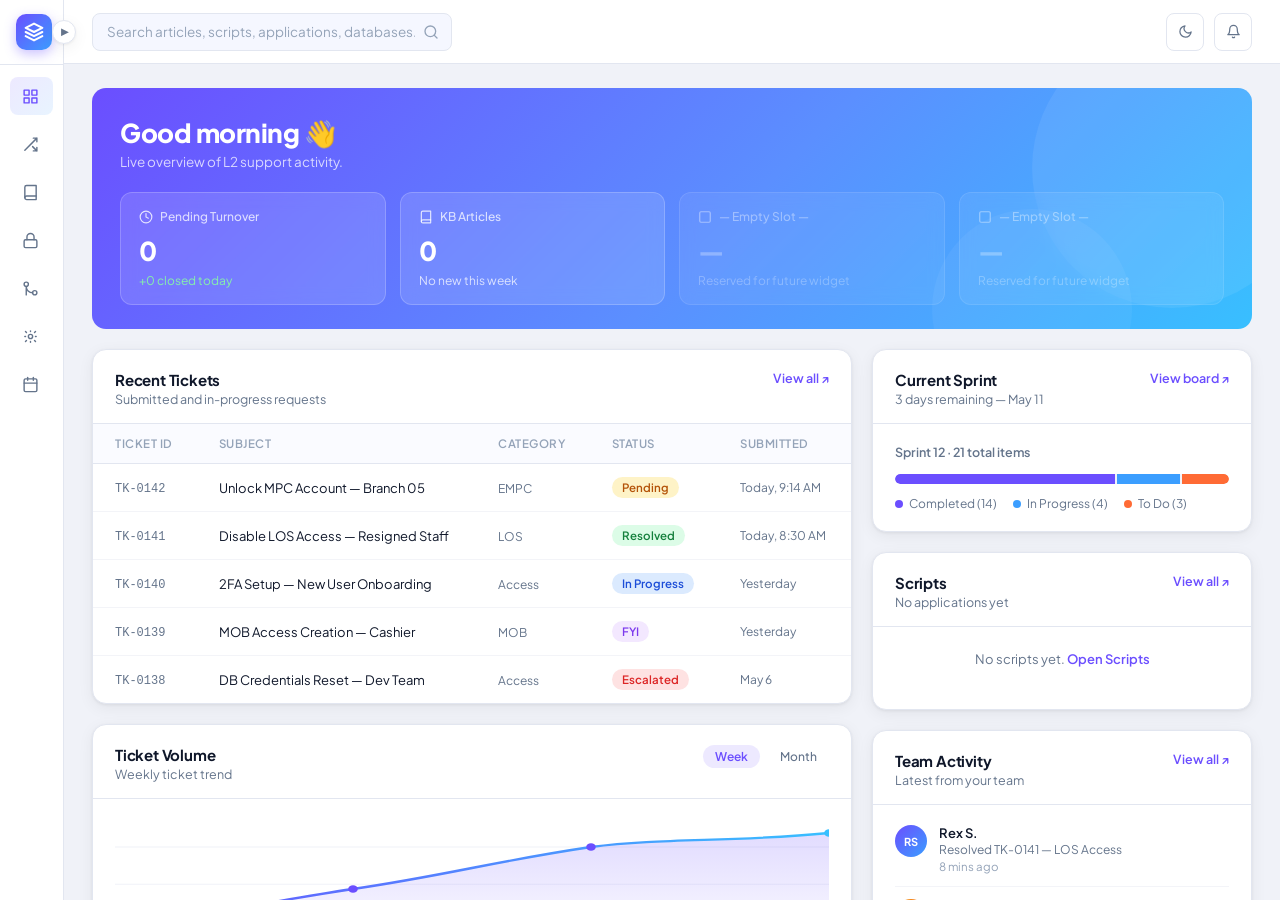
==== index.html @ 0bb6df48 "Add files via upload" ====
<!DOCTYPE html>
<html lang="en">
<head>
<meta charset="UTF-8">
<meta name="viewport" content="width=device-width, initial-scale=1.0">
<title>Level 2 Support — Monitoring</title>
<link href="https://fonts.googleapis.com/css2?family=Plus+Jakarta+Sans:wght@300;400;500;600;700;800&display=swap" rel="stylesheet">
<link rel="stylesheet" href="styles.css">
</head>
<body>

<aside class="sidebar" id="sidebar">
  <div class="sidebar-logo" onclick="toggleSidebar()">
    <div class="logo-icon">
      <svg width="20" height="20" viewBox="0 0 24 24" fill="none" stroke="white" stroke-width="2.5" stroke-linecap="round" stroke-linejoin="round"><path d="M12 2L2 7l10 5 10-5-10-5z"/><path d="M2 17l10 5 10-5"/><path d="M2 12l10 5 10-5"/></svg>
    </div>
    <div>
      <div class="logo-text">Level 2 Support</div>
    </div>
  </div>

  <div class="nav-section">
    <div class="nav-item active" data-tip="Dashboard" onclick="setActive(this);showPage('dashboard')">
      <div class="nav-icon"><svg width="17" height="17" viewBox="0 0 24 24" fill="none" stroke="currentColor" stroke-width="2" stroke-linecap="round" stroke-linejoin="round"><rect x="3" y="3" width="7" height="7"/><rect x="14" y="3" width="7" height="7"/><rect x="3" y="14" width="7" height="7"/><rect x="14" y="14" width="7" height="7"/></svg></div>
      <span class="nav-label">Dashboard</span>
    </div>
  </div>

  <div class="nav-section" style="padding-top:4px">
    <div class="nav-item" data-tip="Turnover" onclick="toggleSub(this,'sub-turnover');setActive(this)">
      <div class="nav-icon"><svg width="17" height="17" viewBox="0 0 24 24" fill="none" stroke="currentColor" stroke-width="2" stroke-linecap="round" stroke-linejoin="round"><path d="M16 3h5v5M4 20L21 3M21 16v5h-5M15 15l6 6"/></svg></div>
      <span class="nav-label">Turnover</span>
    </div>
    <div class="sub-menu" id="sub-turnover">
      <div class="sub-item" onclick="setSubActive(this);navigateToTurnoverPending()">
        <span class="sub-item-dot"></span><span class="nav-label">Pending</span>
      </div>
      <div class="sub-item" onclick="setSubActive(this);navigateToTurnoverResolved()">
        <span class="sub-item-dot"></span><span class="nav-label">Closed</span>
      </div>
    </div>
  </div>

  <div class="nav-section" style="padding-top:4px">
    <div class="nav-item" data-tip="Knowledge Hub" onclick="toggleSub(this,'sub-kb');setActive(this)">
      <div class="nav-icon"><svg width="17" height="17" viewBox="0 0 24 24" fill="none" stroke="currentColor" stroke-width="2" stroke-linecap="round" stroke-linejoin="round"><path d="M4 19.5A2.5 2.5 0 016.5 17H20"/><path d="M6.5 2H20v20H6.5A2.5 2.5 0 014 19.5v-15A2.5 2.5 0 016.5 2z"/></svg></div>
      <span class="nav-label">Knowledge Hub</span>
    </div>
    <div class="sub-menu" id="sub-kb">
      <div class="sub-item" onclick="setSubActive(this);showPage('script')">
        <span class="sub-item-dot"></span><span class="nav-label">Script</span>
      </div>
      <div class="sub-item" onclick="setSubActive(this);showPage('kb')">
        <span class="sub-item-dot"></span><span class="nav-label">Knowledge Base</span>
      </div>
    </div>
  </div>

  <div class="nav-section" style="padding-top:4px">
    <div class="nav-item" data-tip="Access Credentials" onclick="toggleSub(this,'sub-access');setActive(this)">
      <div class="nav-icon"><svg width="17" height="17" viewBox="0 0 24 24" fill="none" stroke="currentColor" stroke-width="2" stroke-linecap="round" stroke-linejoin="round"><rect x="3" y="11" width="18" height="11" rx="2"/><path d="M7 11V7a5 5 0 0110 0v4"/></svg></div>
      <span class="nav-label">Access Credentials</span>
    </div>
    <div class="sub-menu" id="sub-access">
      <div class="sub-item" onclick="setSubActive(this);showPage('2fa')">
        <span class="sub-item-dot"></span><span class="nav-label">Two Factor Authentication</span>
      </div>
      <div class="sub-item" onclick="setSubActive(this);showPage('dbcreds')">
        <span class="sub-item-dot"></span><span class="nav-label">Database Credentials</span>
      </div>
    </div>
  </div>

  <div class="nav-section" style="padding-top:4px">
    <div class="nav-item" data-tip="Deployment" onclick="toggleSub(this,'sub-merge');setActive(this);navigateToSimplePage('deployment-jenkins')">
      <div class="nav-icon"><svg width="17" height="17" viewBox="0 0 24 24" fill="none" stroke="currentColor" stroke-width="2" stroke-linecap="round" stroke-linejoin="round"><circle cx="18" cy="18" r="3"/><circle cx="6" cy="6" r="3"/><path d="M6 21V9a9 9 0 009 9"/></svg></div>
      <span class="nav-label">Deployment</span>
    </div>
    <div class="sub-menu" id="sub-merge">
      <div class="sub-item" onclick="setSubActive(this);navigateToSimplePage('deployment-jenkins')">
        <span class="sub-item-dot"></span><span class="nav-label">Jenkins</span>
      </div>
      <div class="sub-item" onclick="setSubActive(this);navigateToSimplePage('deployment-gitlab')">
        <span class="sub-item-dot"></span><span class="nav-label">GitLab</span>
      </div>
    </div>
  </div>

  <div class="nav-section" style="padding-top:4px">
    <div class="nav-item" data-tip="System Applications" onclick="setActive(this);showToast('⚙️ System Applications')">
      <div class="nav-icon"><svg width="17" height="17" viewBox="0 0 24 24" fill="none" stroke="currentColor" stroke-width="2" stroke-linecap="round" stroke-linejoin="round"><circle cx="12" cy="12" r="3"/><path d="M19.07 4.93l-1.41 1.41M4.93 4.93l1.41 1.41M20 12h-1M5 12H4M19.07 19.07l-1.41-1.41M4.93 19.07l1.41-1.41M12 20v-1M12 5V4"/></svg></div>
      <span class="nav-label">System Applications</span>
    </div>
  </div>

  <div class="nav-section" style="padding-top:4px">
    <div class="nav-item" data-tip="Schedule" onclick="setActive(this);showPage('schedule')">
      <div class="nav-icon"><svg width="17" height="17" viewBox="0 0 24 24" fill="none" stroke="currentColor" stroke-width="2" stroke-linecap="round" stroke-linejoin="round"><rect x="3" y="4" width="18" height="18" rx="2"/><line x1="16" y1="2" x2="16" y2="6"/><line x1="8" y1="2" x2="8" y2="6"/><line x1="3" y1="10" x2="21" y2="10"/></svg></div>
      <span class="nav-label">Schedule</span>
    </div>
  </div>

</aside>

<div class="collapse-btn" id="collapseBtn" onclick="toggleSidebar()">▶</div>

<div class="main" id="mainContent">

  <header class="topbar">
    <div class="search-wrap" style="position:relative;flex:1;max-width:360px">
      <div class="search-bar">
        <input id="globalSearchInput" type="text" placeholder="Search articles, scripts, applications, databases..." oninput="onGlobalSearchInput(this.value)" onfocus="onGlobalSearchFocus()" onkeydown="onGlobalSearchKeydown(event)" style="padding-left:2px">
        <svg width="16" height="16" viewBox="0 0 24 24" fill="none" stroke="currentColor" stroke-width="2" stroke-linecap="round" stroke-linejoin="round" style="color:var(--faint);flex-shrink:0;cursor:pointer" onclick="document.getElementById('globalSearchInput').focus()"><circle cx="11" cy="11" r="8"/><line x1="21" y1="21" x2="16.65" y2="16.65"/></svg>
      </div>
      <div id="globalSearchDropdown" class="search-dropdown" style="display:none"></div>
    </div>
    <div class="topbar-actions">
      <div class="icon-action" id="themeBtn" title="Toggle theme" onclick="toggleTheme()">
        <svg id="themeIcon" width="15" height="15" viewBox="0 0 24 24" fill="none" stroke="currentColor" stroke-width="2" stroke-linecap="round" stroke-linejoin="round"><path d="M21 12.79A9 9 0 1111.21 3 7 7 0 0021 12.79z"/></svg>
      </div>
      <div class="notif-wrap">
        <div class="icon-action" id="notifBtn" title="Notifications" onclick="toggleNotif()">
          <svg width="15" height="15" viewBox="0 0 24 24" fill="none" stroke="currentColor" stroke-width="2" stroke-linecap="round" stroke-linejoin="round"><path d="M18 8A6 6 0 006 8c0 7-3 9-3 9h18s-3-2-3-9"/><path d="M13.73 21a2 2 0 01-3.46 0"/></svg>
        </div>
        <div class="notif-panel" id="notifPanel">
          <div class="notif-panel-head">
            <div>
              <div class="notif-panel-title">Notifications</div>
              <div class="notif-panel-sub">No integrations connected</div>
            </div>
          </div>
          <div class="notif-list">
            <div class="notif-loading">
              <span style="font-size:32px">🔕</span>
              <span>No notifications yet</span>
              <span style="font-size:11.5px;color:var(--faint);text-align:center;line-height:1.5">Notification source can be wired up later.</span>
            </div>
          </div>
        </div>
      </div>
      <div class="notif-overlay" id="notifOverlay" onclick="closeNotif()"></div>
    </div>
  </header>

  <div class="page-body" id="page-dashboard">
    <div class="hero">
      <div class="hero-greeting" id="greetingText">Good morning 👋</div>
      <div class="hero-sub">Live overview of L2 support activity.</div>
      <div class="hero-cards">
        <div class="hero-card" style="cursor:pointer" onclick="navigateToTurnoverPending()">
          <div class="hero-card-top"><svg class="hero-card-icon" width="14" height="14" viewBox="0 0 24 24" fill="none" stroke="currentColor" stroke-width="2" stroke-linecap="round" stroke-linejoin="round"><circle cx="12" cy="12" r="10"/><polyline points="12 6 12 12 16 14"/></svg><span class="hero-card-label">Pending Turnover</span></div>
          <div class="hero-card-value" id="heroPendingTotal">0</div>
          <div class="hero-card-change up" id="heroPendingResolved">+0 resolved today</div>
        </div>
        <div class="hero-card" style="cursor:pointer" onclick="navigateToKbHub()">
          <div class="hero-card-top"><svg class="hero-card-icon" width="14" height="14" viewBox="0 0 24 24" fill="none" stroke="currentColor" stroke-width="2" stroke-linecap="round" stroke-linejoin="round"><path d="M4 19.5A2.5 2.5 0 016.5 17H20"/><path d="M6.5 2H20v20H6.5A2.5 2.5 0 014 19.5v-15A2.5 2.5 0 016.5 2z"/></svg><span class="hero-card-label">KB Articles</span></div>
          <div class="hero-card-value" id="heroKhTotal">0</div>
          <div class="hero-card-change up" id="heroKhWeekly" onclick="event.stopPropagation();openWeeklyModal()" style="cursor:pointer">▲ +0 this week ↗</div>
        </div>
        <div class="hero-card" style="opacity:.55">
          <div class="hero-card-top"><svg class="hero-card-icon" width="14" height="14" viewBox="0 0 24 24" fill="none" stroke="currentColor" stroke-width="2" stroke-linecap="round" stroke-linejoin="round"><rect x="3" y="3" width="18" height="18" rx="2"/></svg><span class="hero-card-label">— Empty Slot —</span></div>
          <div class="hero-card-value" style="color:rgba(255,255,255,.55)">—</div>
          <div class="hero-card-change" style="color:rgba(255,255,255,.55)">Reserved for future widget</div>
        </div>
        <div class="hero-card" style="opacity:.55">
          <div class="hero-card-top"><svg class="hero-card-icon" width="14" height="14" viewBox="0 0 24 24" fill="none" stroke="currentColor" stroke-width="2" stroke-linecap="round" stroke-linejoin="round"><rect x="3" y="3" width="18" height="18" rx="2"/></svg><span class="hero-card-label">— Empty Slot —</span></div>
          <div class="hero-card-value" style="color:rgba(255,255,255,.55)">—</div>
          <div class="hero-card-change" style="color:rgba(255,255,255,.55)">Reserved for future widget</div>
        </div>
      </div>
    </div>

    <div class="content-grid">
      <div style="display:flex;flex-direction:column;gap:20px">
        <div class="card">
          <div class="card-header">
            <div><div class="card-title">Recent Tickets</div><div class="card-sub">Submitted and in-progress requests</div></div>
            <div class="card-action" onclick="showToast('📋 Full ticket list')">View all ↗</div>
          </div>
          <table class="ticket-table">
            <thead><tr><th>Ticket ID</th><th>Subject</th><th>Category</th><th>Status</th><th>Submitted</th></tr></thead>
            <tbody>
              <tr onclick="showToast('🎫 Opening TK-0142')"><td><span class="ticket-id">TK-0142</span></td><td>Unlock MPC Account — Branch 05</td><td><span class="ticket-cat">EMPC</span></td><td><span class="ticket-badge badge-pending">Pending</span></td><td style="color:var(--muted);font-size:12px">Today, 9:14 AM</td></tr>
              <tr onclick="showToast('🎫 Opening TK-0141')"><td><span class="ticket-id">TK-0141</span></td><td>Disable LOS Access — Resigned Staff</td><td><span class="ticket-cat">LOS</span></td><td><span class="ticket-badge badge-done">Resolved</span></td><td style="color:var(--muted);font-size:12px">Today, 8:30 AM</td></tr>
              <tr onclick="showToast('🎫 Opening TK-0140')"><td><span class="ticket-id">TK-0140</span></td><td>2FA Setup — New User Onboarding</td><td><span class="ticket-cat">Access</span></td><td><span class="ticket-badge badge-open">In Progress</span></td><td style="color:var(--muted);font-size:12px">Yesterday</td></tr>
              <tr onclick="showToast('🎫 Opening TK-0139')"><td><span class="ticket-id">TK-0139</span></td><td>MOB Access Creation — Cashier</td><td><span class="ticket-cat">MOB</span></td><td><span class="ticket-badge badge-fyi">FYI</span></td><td style="color:var(--muted);font-size:12px">Yesterday</td></tr>
              <tr onclick="showToast('🎫 Opening TK-0138')"><td><span class="ticket-id">TK-0138</span></td><td>DB Credentials Reset — Dev Team</td><td><span class="ticket-cat">Access</span></td><td><span class="ticket-badge badge-escalated">Escalated</span></td><td style="color:var(--muted);font-size:12px">May 6</td></tr>
            </tbody>
          </table>
        </div>

        <div class="card">
          <div class="card-header">
            <div><div class="card-title">Ticket Volume</div><div class="card-sub">Weekly ticket trend</div></div>
            <div style="display:flex;gap:8px">
              <span style="font-size:12px;font-weight:600;background:#EDE9FF;color:var(--purple);padding:4px 12px;border-radius:20px;cursor:pointer">Week</span>
              <span style="font-size:12px;font-weight:500;color:var(--muted);padding:4px 12px;border-radius:20px;cursor:pointer" onclick="showToast('Monthly view')">Month</span>
            </div>
          </div>
          <div class="chart-wrap">
            <svg class="chart-svg" viewBox="0 0 600 150" preserveAspectRatio="none">
              <defs>
                <linearGradient id="areaGrad" x1="0" y1="0" x2="0" y2="1"><stop offset="0%" stop-color="#6B4EFF" stop-opacity=".2"/><stop offset="100%" stop-color="#6B4EFF" stop-opacity="0"/></linearGradient>
                <linearGradient id="lineGrad" x1="0" y1="0" x2="1" y2="0"><stop offset="0%" stop-color="#6B4EFF"/><stop offset="100%" stop-color="#38BFFF"/></linearGradient>
              </defs>
              <line x1="0" y1="30" x2="600" y2="30" stroke="#F0F2F8" stroke-width="1"/>
              <line x1="0" y1="70" x2="600" y2="70" stroke="#F0F2F8" stroke-width="1"/>
              <line x1="0" y1="110" x2="600" y2="110" stroke="#F0F2F8" stroke-width="1"/>
              <path d="M0,110 C80,105 120,90 200,75 C280,60 320,45 400,30 C460,20 520,25 600,15 L600,150 L0,150 Z" fill="url(#areaGrad)"/>
              <path d="M0,110 C80,105 120,90 200,75 C280,60 320,45 400,30 C460,20 520,25 600,15" fill="none" stroke="url(#lineGrad)" stroke-width="2.5" stroke-linecap="round"/>
              <circle cx="0" cy="110" r="4" fill="#6B4EFF"/><circle cx="200" cy="75" r="4" fill="#6B4EFF"/><circle cx="400" cy="30" r="4" fill="#6B4EFF"/><circle cx="600" cy="15" r="4" fill="#38BFFF"/>
              <text x="0" y="135" font-size="10" fill="#94A3B8" font-family="Plus Jakarta Sans,sans-serif">Mon</text>
              <text x="80" y="135" font-size="10" fill="#94A3B8" font-family="Plus Jakarta Sans,sans-serif">Tue</text>
              <text x="170" y="135" font-size="10" fill="#94A3B8" font-family="Plus Jakarta Sans,sans-serif">Wed</text>
              <text x="260" y="135" font-size="10" fill="#94A3B8" font-family="Plus Jakarta Sans,sans-serif">Thu</text>
              <text x="355" y="135" font-size="10" fill="#94A3B8" font-family="Plus Jakarta Sans,sans-serif">Fri</text>
              <text x="450" y="135" font-size="10" fill="#94A3B8" font-family="Plus Jakarta Sans,sans-serif">Sat</text>
              <text x="545" y="135" font-size="10" fill="#94A3B8" font-family="Plus Jakarta Sans,sans-serif">Sun</text>
            </svg>
          </div>
        </div>
      </div>

      <div style="display:flex;flex-direction:column;gap:20px">
        <div class="card" id="sprintCard">
          <div class="card-header">
            <div><div class="card-title">Current Sprint</div><div class="card-sub">3 days remaining — May 11</div></div>
            <div class="card-action" id="sprintAction" onclick="toggleDashboardCard('sprint')">View board ↗</div>
          </div>
          <div id="sprintBody"></div>
        </div>

        <div class="card" id="dashboardKbCard">
          <div class="card-header">
            <div><div class="card-title">Scripts</div><div class="card-sub" id="dashboardKbSub">Recent applications</div></div>
            <div class="card-action" id="dashboardKbAction" onclick="navigateToScriptHub()">View all ↗</div>
          </div>
          <div class="kb-list" id="dashboardKbList"></div>
        </div>

        <div class="card" id="teamActivityCard">
          <div class="card-header">
            <div><div class="card-title">Team Activity</div><div class="card-sub">Latest from your team</div></div>
            <div class="card-action" id="teamAction" onclick="toggleDashboardCard('team')">View all ↗</div>
          </div>
          <div class="activity-list" id="teamActivityList"></div>
        </div>
      </div>
    </div>
  </div>

  <div class="page-body" id="page-schedule" style="display:none">
    <div style="font-size:22px;font-weight:800;color:var(--text);letter-spacing:-.5px;margin-bottom:4px">Schedule</div>
    <div style="font-size:13px;color:var(--muted);margin-bottom:16px">Your IT support calendar for this week</div>
    <div class="card" style="max-width:700px">
      <div class="card-header">
        <div><div class="card-title">Week of May 5–11, 2025</div><div class="card-sub">4 events scheduled</div></div>
        <div class="card-action" onclick="showToast('➕ Add event')">+ Add Event</div>
      </div>
      <div class="sched-body">
        <div class="sched-date-row">
          <div class="sched-date" onclick="showToast('Mon May 5')"><div class="sched-dow">MON</div><div class="sched-d">5</div></div>
          <div class="sched-date" onclick="showToast('Tue May 6')"><div class="sched-dow">TUE</div><div class="sched-d">6</div></div>
          <div class="sched-date" onclick="showToast('Wed May 7')"><div class="sched-dow">WED</div><div class="sched-d">7</div></div>
          <div class="sched-date today"><div class="sched-dow">THU</div><div class="sched-d">8</div></div>
          <div class="sched-date" onclick="showToast('Fri May 9')"><div class="sched-dow">FRI</div><div class="sched-d">9</div></div>
          <div class="sched-date" onclick="showToast('Sat May 10')"><div class="sched-dow">SAT</div><div class="sched-d">10</div></div>
          <div class="sched-date" onclick="showToast('Sun May 11')"><div class="sched-dow">SUN</div><div class="sched-d">11</div></div>
        </div>
        <div class="sched-events">
          <div class="sched-event purple" onclick="showToast('📋 Ticket Review Meeting')"><div class="sched-time">9:00 AM</div><div><div class="sched-ev-title">Ticket Review Meeting</div><div class="sched-ev-sub">L2 Team Sync · 30 mins</div></div></div>
          <div class="sched-event blue" onclick="showToast('🔧 System Maintenance')"><div class="sched-time">1:00 PM</div><div><div class="sched-ev-title">System Maintenance Window</div><div class="sched-ev-sub">EMPC Server · 2 hrs</div></div></div>
          <div class="sched-event green" onclick="showToast('📚 KB Update Session')"><div class="sched-time">3:30 PM</div><div><div class="sched-ev-title">KB Article Update</div><div class="sched-ev-sub">MOB Access Procedures · 1 hr</div></div></div>
          <div class="sched-event orange" onclick="showToast('🚀 Turnover Review')"><div class="sched-time">4:30 PM</div><div><div class="sched-ev-title">End-of-Day Turnover Review</div><div class="sched-ev-sub">Daily handoff · 15 mins</div></div></div>
        </div>
      </div>
    </div>
  </div>

  <!-- ════ PENDING TURNOVER PAGE ════ -->
  <div class="page-body" id="page-turnover-pending" style="display:none">
    <div style="display:flex;align-items:center;justify-content:space-between;flex-wrap:wrap;gap:12px">
      <div>
        <div id="pendingHeaderTitle" style="font-size:22px;font-weight:800;color:var(--text);letter-spacing:-.5px">Pending Turnover</div>
        <div id="pendingHeaderSub" style="font-size:13px;color:var(--muted);margin-top:2px">Active concerns awaiting resolution</div>
      </div>
      <div style="display:flex;gap:8px;align-items:center">
        <button id="pendingBackBtn" class="btn-secondary" onclick="backToPendingList()" style="display:none">← Back</button>
        <button id="pendingAddBtn" class="new-btn" onclick="openTurnoverModal()" style="padding:8px 14px;font-size:13px">
          <svg width="13" height="13" viewBox="0 0 24 24" fill="none" stroke="white" stroke-width="2.5" stroke-linecap="round"><line x1="12" y1="5" x2="12" y2="19"/><line x1="5" y1="12" x2="19" y2="12"/></svg>
          New Pending Turnover
        </button>
      </div>
    </div>
    <div id="pendingListWrap"></div>
    <div id="pendingDetailWrap" style="display:none"></div>
    <div class="card" id="pendingEmpty" style="display:none;padding:48px 28px;text-align:center">
      <div style="font-size:42px;margin-bottom:12px">📋</div>
      <div style="font-size:15px;font-weight:600;color:var(--text);margin-bottom:6px">No pending turnovers yet</div>
      <div style="font-size:12.5px;color:var(--muted)">Click "New Pending Turnover" para mag-log ng concern.</div>
    </div>
  </div>

  <!-- ════ CLOSED TURNOVER PAGE ════ -->
  <div class="page-body" id="page-turnover-resolved" style="display:none">
    <div style="display:flex;align-items:center;justify-content:space-between;flex-wrap:wrap;gap:12px">
      <div>
        <div id="resolvedHeaderTitle" style="font-size:22px;font-weight:800;color:var(--text);letter-spacing:-.5px">Closed Turnover</div>
        <div id="resolvedHeaderSub" style="font-size:13px;color:var(--muted);margin-top:2px">Completed concerns archive</div>
      </div>
      <div style="display:flex;gap:8px;align-items:center">
        <button id="resolvedBackBtn" class="btn-secondary" onclick="backToResolvedList()" style="display:none">← Back</button>
      </div>
    </div>
    <div id="resolvedFilters" style="display:flex;gap:8px;align-items:center;flex-wrap:wrap">
      <input type="text" id="resolvedSearch" placeholder="🔍 Search summary or details..." style="flex:1;min-width:240px;height:38px;padding:0 14px;border:1px solid var(--border);border-radius:var(--radius-sm);font-family:inherit;font-size:13px;background:var(--surface);color:var(--text);outline:none" oninput="renderResolvedTurnovers()">
    </div>
    <div id="resolvedListWrap"></div>
    <div id="resolvedDetailWrap" style="display:none"></div>
    <div class="card" id="resolvedEmpty" style="display:none;padding:48px 28px;text-align:center">
      <div style="font-size:42px;margin-bottom:12px">✅</div>
      <div style="font-size:15px;font-weight:600;color:var(--text);margin-bottom:6px">No resolved turnovers yet</div>
      <div style="font-size:12.5px;color:var(--muted)">Resolved items will appear here once marked as Done.</div>
    </div>
  </div>

  <!-- ════ SCRIPT PAGE ════ -->
  <div class="page-body" id="page-script" style="display:none">
    <div style="display:flex;align-items:center;justify-content:space-between;flex-wrap:wrap;gap:12px">
      <div>
        <div id="scriptHeaderTitle" style="font-size:22px;font-weight:800;color:var(--text);letter-spacing:-.5px">Script</div>
        <div id="scriptHeaderSub" style="font-size:13px;color:var(--muted);margin-top:2px">Group scripts by application</div>
      </div>
      <div style="display:flex;gap:8px;align-items:center">
        <button id="scriptBackBtn" class="btn-secondary" onclick="backToScriptApps()" style="display:none">← Back</button>
        <button id="scriptAddAppBtn" class="new-btn" onclick="openAppModal('script')" style="padding:8px 14px;font-size:13px">
          <svg width="13" height="13" viewBox="0 0 24 24" fill="none" stroke="white" stroke-width="2.5" stroke-linecap="round"><line x1="12" y1="5" x2="12" y2="19"/><line x1="5" y1="12" x2="19" y2="12"/></svg>
          Add Application
        </button>
        <button id="scriptAddItemBtn" class="new-btn" onclick="openScriptItemModal()" style="display:none;padding:8px 14px;font-size:13px">
          <svg width="13" height="13" viewBox="0 0 24 24" fill="none" stroke="white" stroke-width="2.5" stroke-linecap="round"><line x1="12" y1="5" x2="12" y2="19"/><line x1="5" y1="12" x2="19" y2="12"/></svg>
          Add Script
        </button>
      </div>
    </div>

    <!-- Apps grid -->
    <div id="scriptAppsGrid" style="display:grid;grid-template-columns:repeat(auto-fill,minmax(280px,1fr));gap:14px"></div>

    <!-- Apps empty state -->
    <div class="card" id="scriptAppsEmpty" style="display:none;padding:48px 28px;text-align:center">
      <div style="font-size:42px;margin-bottom:12px">📁</div>
      <div style="font-size:15px;font-weight:600;color:var(--text);margin-bottom:6px">No applications yet</div>
      <div style="font-size:12.5px;color:var(--muted)">Click "Add Application" para magsimula.</div>
    </div>

    <!-- Script detail (list of scripts within an app) -->
    <div id="scriptDetail" style="display:none;flex-direction:column;gap:14px"></div>

    <!-- Scripts empty state (within an app) -->
    <div class="card" id="scriptItemsEmpty" style="display:none;padding:48px 28px;text-align:center">
      <div style="font-size:42px;margin-bottom:12px">📜</div>
      <div style="font-size:15px;font-weight:600;color:var(--text);margin-bottom:6px">No scripts in this application yet</div>
      <div style="font-size:12.5px;color:var(--muted)">Click "Add Script" para mag-add ng title at body.</div>
    </div>
  </div>

  <!-- ════ KNOWLEDGE BASE PAGE ════ -->
  <div class="page-body" id="page-kb" style="display:none">
    <div style="display:flex;align-items:center;justify-content:space-between;flex-wrap:wrap;gap:12px">
      <div>
        <div id="kbHeaderTitle" style="font-size:22px;font-weight:800;color:var(--text);letter-spacing:-.5px">Knowledge Base</div>
        <div id="kbHeaderSub" style="font-size:13px;color:var(--muted);margin-top:2px">Articles, guides, and images grouped by application</div>
      </div>
      <div style="display:flex;gap:8px;align-items:center">
        <button id="kbBackBtn" class="btn-secondary" onclick="backToKbApps()" style="display:none">← Back</button>
        <button id="kbAddAppBtn" class="new-btn" onclick="openAppModal('kb')" style="padding:8px 14px;font-size:13px">
          <svg width="13" height="13" viewBox="0 0 24 24" fill="none" stroke="white" stroke-width="2.5" stroke-linecap="round"><line x1="12" y1="5" x2="12" y2="19"/><line x1="5" y1="12" x2="19" y2="12"/></svg>
          Add Application
        </button>
        <button id="kbAddItemBtn" class="new-btn" onclick="openArticleModal()" style="display:none;padding:8px 14px;font-size:13px">
          <svg width="13" height="13" viewBox="0 0 24 24" fill="none" stroke="white" stroke-width="2.5" stroke-linecap="round"><line x1="12" y1="5" x2="12" y2="19"/><line x1="5" y1="12" x2="19" y2="12"/></svg>
          Add Article
        </button>
      </div>
    </div>

    <!-- Apps grid -->
    <div id="kbAppsGrid" style="display:grid;grid-template-columns:repeat(auto-fill,minmax(280px,1fr));gap:14px"></div>

    <!-- Apps empty state -->
    <div class="card" id="kbAppsEmpty" style="display:none;padding:48px 28px;text-align:center">
      <div style="font-size:42px;margin-bottom:12px">📁</div>
      <div style="font-size:15px;font-weight:600;color:var(--text);margin-bottom:6px">No applications yet</div>
      <div style="font-size:12.5px;color:var(--muted)">Click "Add Application" para magsimula.</div>
    </div>

    <!-- Article detail list -->
    <div id="kbDetail" style="display:none;flex-direction:column;gap:14px"></div>

    <!-- Articles empty state (within an app) -->
    <div class="card" id="kbItemsEmpty" style="display:none;padding:48px 28px;text-align:center">
      <div style="font-size:42px;margin-bottom:12px">📚</div>
      <div style="font-size:15px;font-weight:600;color:var(--text);margin-bottom:6px">No articles in this application yet</div>
      <div style="font-size:12.5px;color:var(--muted)">Click "Add Article" para mag-add ng title, body, at image.</div>
    </div>
  </div>

  <!-- ════ TWO FACTOR AUTHENTICATION PAGE ════ -->
  <div class="page-body" id="page-2fa" style="display:none">
    <div>
      <div style="font-size:22px;font-weight:800;color:var(--text);letter-spacing:-.5px">Two Factor Authentication</div>
      <div style="font-size:13px;color:var(--muted);margin-top:2px">Manage 2FA setup and recovery codes</div>
    </div>
    <div class="card" style="padding:48px 28px;text-align:center;margin-top:8px">
      <div style="font-size:42px;margin-bottom:12px">🔐</div>
      <div style="font-size:15px;font-weight:600;color:var(--text);margin-bottom:6px">2FA section is empty</div>
      <div style="font-size:12.5px;color:var(--muted)">This area is separate from Database Credentials. Content will be added here.</div>
    </div>
  </div>

  <!-- ════ DATABASE CREDENTIALS PAGE ════ -->
  <div class="page-body" id="page-dbcreds" style="display:none">
    <div style="display:flex;align-items:center;justify-content:space-between;flex-wrap:wrap;gap:12px;margin-bottom:4px">
      <div>
        <div style="font-size:22px;font-weight:800;color:var(--text);letter-spacing:-.5px">Database Credentials</div>
        <div style="font-size:13px;color:var(--muted);margin-top:2px">Secure storage for database connection details</div>
      </div>
      <div style="display:flex;gap:8px;align-items:center">
        <button class="new-btn" onclick="openDbModal()" style="padding:8px 14px;font-size:13px">
          <svg width="13" height="13" viewBox="0 0 24 24" fill="none" stroke="white" stroke-width="2.5" stroke-linecap="round"><line x1="12" y1="5" x2="12" y2="19"/><line x1="5" y1="12" x2="19" y2="12"/></svg>
          Add Database
        </button>
      </div>
    </div>

    <!-- Search & filters -->
    <div style="display:flex;gap:8px;align-items:center;flex-wrap:wrap">
      <input type="text" id="dbSearch" placeholder="🔍 Search database name, IP, environment..." style="flex:1;min-width:240px;height:38px;padding:0 14px;border:1px solid var(--border);border-radius:var(--radius-sm);font-family:inherit;font-size:13px;background:var(--surface);color:var(--text);outline:none" oninput="renderDbList()">
      <select id="dbEnvFilter" onchange="renderDbList()" style="height:38px;padding:0 12px;border:1px solid var(--border);border-radius:var(--radius-sm);font-family:inherit;font-size:13px;background:var(--surface);color:var(--text);outline:none;cursor:pointer">
        <option value="uat">UAT</option>
        <option value="production">Production</option>
      </select>
    </div>

    <!-- DB list table -->
    <div class="card" id="dbTableWrap" style="margin-top:8px">
      <table class="ticket-table" id="dbTable">
        <thead>
          <tr>
            <th>Database</th>
            <th>Environment</th>
            <th>Password</th>
            <th>Updated</th>
          </tr>
        </thead>
        <tbody id="dbTbody"></tbody>
      </table>
    </div>

    <!-- Empty state -->
    <div class="card" id="dbEmpty" style="display:none;padding:48px 28px;text-align:center;margin-top:8px">
      <div style="font-size:42px;margin-bottom:12px">🗄️</div>
      <div style="font-size:15px;font-weight:600;color:var(--text);margin-bottom:6px">No databases stored yet</div>
      <div style="font-size:12.5px;color:var(--muted);margin-bottom:16px">Click "Add Database" para mag-store ng first credential</div>
      <button class="new-btn" onclick="openDbModal()" style="padding:9px 18px;font-size:13px">+ Add First Database</button>
    </div>
  </div>

  <!-- DB Modal -->
  <div class="modal-overlay" id="dbModalOverlay" onclick="if(event.target===this)closeDbModal()">
    <div class="modal">
      <div class="modal-head">
        <div>
          <div style="font-size:16px;font-weight:700" id="dbModalTitle">Add Database</div>
          <div style="font-size:12px;color:var(--muted);margin-top:2px">Store connection details securely</div>
        </div>
        <button class="modal-close" onclick="closeDbModal()">✕</button>
      </div>
      <div class="modal-body">
        <div class="form-row">
          <label class="form-label">Database Name <span style="color:var(--red)">*</span></label>
          <input class="form-input" id="dbName" type="text" placeholder="e.g., EMPC Main DB, LOS Production">
        </div>
        <div class="form-row-grid">
          <div class="form-row">
            <label class="form-label">Database Type</label>
            <select class="form-input" id="dbType">
              <option value="PostgreSQL">PostgreSQL</option>
              <option value="SQL Server">SQL Server</option>
              <option value="MySQL">MySQL</option>
              <option value="Oracle">Oracle</option>
              <option value="MariaDB">MariaDB</option>
              <option value="MongoDB">MongoDB</option>
              <option value="Other">Other</option>
            </select>
          </div>
          <div class="form-row">
            <label class="form-label">Environment</label>
            <select class="form-input" id="dbEnv">
              <option value="uat">UAT</option>
              <option value="production">Production</option>
            </select>
          </div>
        </div>
        <div class="form-row-grid">
          <div class="form-row">
            <label class="form-label">IP Address / Host <span style="color:var(--red)">*</span></label>
            <input class="form-input" id="dbHost" type="text" placeholder="192.168.1.100 or db.cardmri.com">
          </div>
          <div class="form-row">
            <label class="form-label">Port</label>
            <input class="form-input" id="dbPort" type="text" placeholder="5432, 1433, 3306...">
          </div>
        </div>
        <div class="form-row">
          <label class="form-label">Database / Schema Name</label>
          <input class="form-input" id="dbSchema" type="text" placeholder="e.g., empc_main, los_db">
        </div>
        <div class="form-row">
          <label class="form-label">Username</label>
          <input class="form-input" id="dbUser" type="text" placeholder="e.g., admin, app_user">
        </div>
        <div class="form-row">
          <label class="form-label">Password <span style="color:var(--red)">*</span></label>
          <div style="display:flex;gap:6px">
            <input class="form-input" id="dbPass" type="password" placeholder="••••••••" style="flex:1">
            <button type="button" class="btn-secondary" onclick="toggleModalPassVisibility()" id="dbPassToggle" style="padding:0 12px">👁</button>
            <button type="button" class="btn-secondary" onclick="generatePassword()" style="padding:0 12px" title="Generate secure password">🎲</button>
          </div>
        </div>
      </div>
      <div class="modal-foot">
        <button class="btn-secondary" id="dbDeleteBtn" onclick="deleteCurrentDb()" style="display:none;color:var(--red);border-color:var(--red);margin-right:auto">🗑 Delete</button>
        <button class="btn-secondary" onclick="closeDbModal()">Cancel</button>
        <button class="new-btn" onclick="saveDb()" style="padding:9px 18px">Save Credentials</button>
      </div>
    </div>
  </div>

  <!-- ════ DEPLOYMENT — JENKINS PAGE ════ -->
  <div class="page-body" id="page-deployment-jenkins" style="display:none">
    <div>
      <div style="font-size:22px;font-weight:800;color:var(--text);letter-spacing:-.5px">Deployment · Jenkins</div>
      <div style="font-size:13px;color:var(--muted);margin-top:2px">Track Jenkins pipeline runs and deployments</div>
    </div>
    <div class="card" style="padding:48px 28px;text-align:center;margin-top:8px">
      <div style="font-size:42px;margin-bottom:12px">🤖</div>
      <div style="font-size:15px;font-weight:600;color:var(--text);margin-bottom:6px">Jenkins integration coming soon</div>
      <div style="font-size:12.5px;color:var(--muted)">This area will list Jenkins pipeline runs and deployment history.</div>
    </div>
  </div>

  <!-- ════ DEPLOYMENT — GITLAB PAGE ════ -->
  <div class="page-body" id="page-deployment-gitlab" style="display:none">
    <div>
      <div style="font-size:22px;font-weight:800;color:var(--text);letter-spacing:-.5px">Deployment · GitLab</div>
      <div style="font-size:13px;color:var(--muted);margin-top:2px">Track GitLab merge requests and deployments</div>
    </div>
    <div class="card" style="padding:48px 28px;text-align:center;margin-top:8px">
      <div style="font-size:42px;margin-bottom:12px">🦊</div>
      <div style="font-size:15px;font-weight:600;color:var(--text);margin-bottom:6px">GitLab integration coming soon</div>
      <div style="font-size:12.5px;color:var(--muted)">This area will list GitLab merge requests and deployment history.</div>
    </div>
  </div>

  <!-- ═══ LOG MERGE MODAL ═══ -->
  <div class="modal-overlay" id="logMergeOverlay" onclick="if(event.target===this)closeLogMergeModal()">
    <div class="modal">
      <div class="modal-head">
        <div>
          <div style="font-size:16px;font-weight:700">Log Merge Deployment</div>
          <div style="font-size:12px;color:var(--muted);margin-top:2px">Record a merge that was deployed</div>
        </div>
        <button class="modal-close" onclick="closeLogMergeModal()">✕</button>
      </div>
      <div class="modal-body">
        <div class="form-row">
          <label class="form-label">MR ID / Number <span style="color:var(--red)">*</span></label>
          <input class="form-input" id="mrId" type="text" placeholder="e.g., !142 or 142">
        </div>
        <div class="form-row">
          <label class="form-label">Title <span style="color:var(--red)">*</span></label>
          <input class="form-input" id="mrTitle" type="text" placeholder="e.g., Fix login bug for branch users">
        </div>
        <div class="form-row-grid">
          <div class="form-row">
            <label class="form-label">Source Branch</label>
            <input class="form-input" id="mrBranch" type="text" placeholder="feature/login-fix">
          </div>
          <div class="form-row">
            <label class="form-label">Author</label>
            <input class="form-input" id="mrAuthor" type="text" placeholder="Rex S." value="Rex S.">
          </div>
        </div>
        <div class="form-row">
          <label class="form-label">Project / Repository</label>
          <input class="form-input" id="mrProject" type="text" placeholder="e.g., card-mri/empc-portal">
        </div>
        <div class="form-row">
          <label class="form-label">Environment Status <span style="color:var(--red)">*</span></label>
          <div style="display:flex;gap:10px;flex-wrap:wrap">
            <label class="form-check"><input type="checkbox" id="mrUat"> Deployed to UAT</label>
            <label class="form-check"><input type="checkbox" id="mrProd"> Deployed to Production</label>
          </div>
        </div>
        <div class="form-row-grid">
          <div class="form-row">
            <label class="form-label">UAT Date</label>
            <input class="form-input" id="mrUatDate" type="date">
          </div>
          <div class="form-row">
            <label class="form-label">PROD Date</label>
            <input class="form-input" id="mrProdDate" type="date">
          </div>
        </div>
        <div class="form-row">
          <label class="form-label">Notes</label>
          <textarea class="form-input" id="mrNotes" rows="2" placeholder="Optional deployment notes, rollback plan, ticket links..."></textarea>
        </div>
        <div class="form-row">
          <label class="form-label">GitLab MR URL <span style="color:var(--faint);font-weight:400">(optional)</span></label>
          <input class="form-input" id="mrUrl" type="url" placeholder="https://gitlab.com/...">
        </div>
      </div>
      <div class="modal-foot">
        <button class="btn-secondary" onclick="closeLogMergeModal()">Cancel</button>
        <button class="new-btn" onclick="saveMerge()" style="padding:9px 18px">Save Merge</button>
      </div>
    </div>
  </div>

  <!-- ═══ GITLAB CONFIG MODAL ═══ -->
  <div class="modal-overlay" id="gitlabOverlay" onclick="if(event.target===this)closeGitLabConfig()">
    <div class="modal">
      <div class="modal-head">
        <div>
          <div style="font-size:16px;font-weight:700">GitLab Connection</div>
          <div style="font-size:12px;color:var(--muted);margin-top:2px">Connect your GitLab to auto-sync merge requests</div>
        </div>
        <button class="modal-close" onclick="closeGitLabConfig()">✕</button>
      </div>
      <div class="modal-body">
        <div class="form-row">
          <label class="form-label">GitLab Instance URL</label>
          <input class="form-input" id="glHost" type="text" placeholder="https://gitlab.com (or your self-hosted URL)" value="https://gitlab.com">
          <div style="font-size:11.5px;color:var(--faint);margin-top:5px">For self-hosted: e.g., https://git.cardmri.com</div>
        </div>
        <div class="form-row">
          <label class="form-label">Personal Access Token <span style="color:var(--red)">*</span></label>
          <input class="form-input" id="glToken" type="password" placeholder="glpat-xxxxxxxxxxxxxxxxxxxx">
          <div style="font-size:11.5px;color:var(--faint);margin-top:5px">
            Get one from <strong>User Settings → Access Tokens</strong> with <code style="background:var(--bg);padding:1px 5px;border-radius:3px">read_api</code> scope.
          </div>
        </div>
        <div class="form-row">
          <label class="form-label">Username / Email <span style="color:var(--faint);font-weight:400">(for filter)</span></label>
          <input class="form-input" id="glUser" type="text" placeholder="your.email@cardmri.com or @username">
          <div style="font-size:11.5px;color:var(--faint);margin-top:5px">Optional — filters MRs to ones you authored or merged.</div>
        </div>
        <div class="form-row">
          <label class="form-label">Project IDs / Paths <span style="color:var(--faint);font-weight:400">(comma-separated)</span></label>
          <input class="form-input" id="glProjects" type="text" placeholder="card-mri/empc-portal, card-mri/los-system">
          <div style="font-size:11.5px;color:var(--faint);margin-top:5px">Leave blank to fetch from all your accessible projects.</div>
        </div>
        <div style="background:#FEF3C7;border-radius:var(--radius-xs);padding:12px;font-size:12px;color:#92400E;margin-top:6px">
          <strong>🔒 Privacy:</strong> Your token is stored in your browser's localStorage only — it never leaves this device. Sync requests go directly to GitLab.
        </div>
      </div>
      <div class="modal-foot">
        <button class="btn-secondary" onclick="closeGitLabConfig()">Cancel</button>
        <button class="btn-secondary" onclick="testGitLabConnection()">Test Connection</button>
        <button class="new-btn" onclick="saveGitLabConfig()" style="padding:9px 18px">Save & Sync</button>
      </div>
    </div>
  </div>

  <!-- ─── ADD/EDIT APPLICATION MODAL ─── -->
  <div class="modal-overlay" id="appModalOverlay" onclick="if(event.target===this)closeAppModal()">
    <div class="modal" style="max-width:460px">
      <div class="modal-head">
        <div>
          <div style="font-size:16px;font-weight:700" id="appModalTitle">Add Application</div>
          <div style="font-size:12px;color:var(--muted);margin-top:2px">Group your items by application (e.g., EMPC, LOS, MOB)</div>
        </div>
        <button class="modal-close" onclick="closeAppModal()">✕</button>
      </div>
      <div class="modal-body">
        <div class="form-row">
          <label class="form-label">Application Name <span style="color:var(--red)">*</span></label>
          <div style="display:flex;gap:6px;align-items:stretch">
            <input class="form-input" id="appNameInput" type="text" placeholder="e.g., EMPC, LOS, MOB" style="flex:1">
            <button type="button" id="appIconBtn" onclick="toggleIconPicker()" title="Choose icon" style="width:48px;background:var(--bg);border:1px solid var(--border);border-radius:var(--radius-xs);font-size:18px;cursor:pointer;font-family:inherit">📁</button>
          </div>
          <div id="appIconPicker" style="display:none;margin-top:8px;padding:12px;background:var(--bg);border:1px solid var(--border);border-radius:var(--radius-xs);max-height:260px;overflow-y:auto"></div>
        </div>
      </div>
      <div class="modal-foot">
        <button class="btn-secondary" onclick="closeAppModal()">Cancel</button>
        <button class="new-btn" onclick="saveApp()" style="padding:9px 18px">Save</button>
      </div>
    </div>
  </div>

  <!-- ─── ADD/EDIT SCRIPT MODAL ─── -->
  <div class="modal-overlay" id="scriptItemModalOverlay" onclick="if(event.target===this)closeScriptItemModal()">
    <div class="modal" style="max-width:720px">
      <div class="modal-head">
        <div>
          <div style="font-size:16px;font-weight:700" id="scriptItemModalTitle">Add Script</div>
          <div style="font-size:12px;color:var(--muted);margin-top:2px">Title at body — pwede mag-bold, highlight, at mag-insert ng image sa loob ng body</div>
        </div>
        <button class="modal-close" onclick="closeScriptItemModal()">✕</button>
      </div>
      <div class="modal-body">
        <div class="form-row">
          <label class="form-label">Title <span style="color:var(--red)">*</span></label>
          <input class="form-input" id="scriptTitleInput" type="text" placeholder="e.g., Unlock User Account Query">
        </div>
        <div class="form-row">
          <label class="form-label">Body <span style="color:var(--red)">*</span></label>
          <div class="rich-toolbar">
            <button type="button" class="rich-tool-btn" onmousedown="event.preventDefault();execRich('bold')" title="Bold (Ctrl+B)"><b>B</b></button>
            <button type="button" class="rich-tool-btn" onmousedown="event.preventDefault();execRich('italic')" title="Italic"><i>I</i></button>
            <button type="button" class="rich-tool-btn" onmousedown="event.preventDefault();execRich('underline')" title="Underline"><u>U</u></button>
            <button type="button" class="rich-tool-btn" onmousedown="event.preventDefault();execHighlight()" title="Highlight">🖍</button>
            <div class="rich-tool-divider"></div>
            <button type="button" class="rich-tool-btn" onmousedown="event.preventDefault();execRich('insertUnorderedList')" title="Bulleted list">• List</button>
            <button type="button" class="rich-tool-btn" onmousedown="event.preventDefault();execRich('formatBlock','pre')" title="Code block">{ }</button>
            <div class="rich-tool-divider"></div>
            <button type="button" class="rich-tool-btn" onclick="insertRichImage('scriptBodyEditor')" title="Insert image">🖼️</button>
            <button type="button" class="rich-tool-btn" onmousedown="event.preventDefault();execRich('removeFormat')" title="Clear formatting">✕</button>
          </div>
          <div id="scriptBodyEditor" class="rich-editor" contenteditable="true" data-placeholder="UPDATE users SET locked=0 WHERE username='...';" onfocus="lastEditorFocused=this.id"></div>
        </div>
      </div>
      <div class="modal-foot">
        <button class="btn-secondary" onclick="closeScriptItemModal()">Cancel</button>
        <button class="new-btn" onclick="saveScriptItem()" style="padding:9px 18px">Save Script</button>
      </div>
    </div>
  </div>

  <!-- ─── WEEKLY ADDITIONS MODAL ─── -->
  <div class="modal-overlay" id="weeklyModalOverlay" onclick="if(event.target===this)closeWeeklyModal()">
    <div class="modal" style="max-width:560px">
      <div class="modal-head">
        <div>
          <div style="font-size:16px;font-weight:700">📅 Added this week</div>
          <div style="font-size:12px;color:var(--muted);margin-top:2px" id="weeklyModalSub">From Monday to today</div>
        </div>
        <button class="modal-close" onclick="closeWeeklyModal()">✕</button>
      </div>
      <div class="modal-body" id="weeklyModalBody" style="max-height:60vh;overflow-y:auto"></div>
      <div class="modal-foot">
        <button class="btn-secondary" onclick="closeWeeklyModal()">Close</button>
      </div>
    </div>
  </div>

  <!-- ─── NEW/EDIT TURNOVER MODAL ─── -->
  <div class="modal-overlay" id="turnoverModalOverlay" onclick="if(event.target===this)closeTurnoverModal()">
    <div class="modal" style="max-width:720px">
      <div class="modal-head">
        <div>
          <div style="font-size:16px;font-weight:700" id="turnoverModalTitle">New Pending Turnover</div>
          <div style="font-size:12px;color:var(--muted);margin-top:2px">Log a new concern for monitoring</div>
        </div>
        <button class="modal-close" onclick="closeTurnoverModal()">✕</button>
      </div>
      <div class="modal-body">
        <div class="form-row">
          <label class="form-label">Title <span style="color:var(--red)">*</span></label>
          <input class="form-input" id="turnoverTitleInput" type="text" placeholder="Short concern title">
        </div>
        <div class="form-row">
          <label class="form-label">Summary <span style="color:var(--red)">*</span></label>
          <div class="rich-toolbar">
            <button type="button" class="rich-tool-btn" onmousedown="event.preventDefault();execRich('bold')" title="Bold (Ctrl+B)"><b>B</b></button>
            <button type="button" class="rich-tool-btn" onmousedown="event.preventDefault();execRich('italic')" title="Italic"><i>I</i></button>
            <button type="button" class="rich-tool-btn" onmousedown="event.preventDefault();execRich('underline')" title="Underline"><u>U</u></button>
            <button type="button" class="rich-tool-btn" onmousedown="event.preventDefault();execHighlight()" title="Highlight">🖍</button>
            <div class="rich-tool-divider"></div>
            <button type="button" class="rich-tool-btn" onmousedown="event.preventDefault();execRich('insertUnorderedList')" title="Bulleted list">• List</button>
            <button type="button" class="rich-tool-btn" onmousedown="event.preventDefault();execRich('formatBlock','pre')" title="Code block">{ }</button>
            <div class="rich-tool-divider"></div>
            <button type="button" class="rich-tool-btn" onclick="insertRichImage('turnoverBodyEditor')" title="Insert image">🖼️</button>
            <button type="button" class="rich-tool-btn" onmousedown="event.preventDefault();execRich('removeFormat')" title="Clear formatting">✕</button>
          </div>
          <div id="turnoverBodyEditor" class="rich-editor" contenteditable="true" data-placeholder="Describe the concern... (supports bold, image insert)"></div>
        </div>
      </div>
      <div class="modal-foot">
        <button class="btn-secondary" onclick="closeTurnoverModal()">Cancel</button>
        <button class="new-btn" onclick="saveTurnover()" style="padding:9px 18px">Save Turnover</button>
      </div>
    </div>
  </div>

  <!-- ─── ADD/EDIT ARTICLE MODAL ─── -->
  <div class="modal-overlay" id="articleModalOverlay" onclick="if(event.target===this)closeArticleModal()">
    <div class="modal" style="max-width:720px">
      <div class="modal-head">
        <div>
          <div style="font-size:16px;font-weight:700" id="articleModalTitle">Add Article</div>
          <div style="font-size:12px;color:var(--muted);margin-top:2px">Title at body — pwede mag-bold, highlight, at mag-insert ng image sa loob ng body</div>
        </div>
        <button class="modal-close" onclick="closeArticleModal()">✕</button>
      </div>
      <div class="modal-body">
        <div class="form-row">
          <label class="form-label">Title <span style="color:var(--red)">*</span></label>
          <input class="form-input" id="articleTitleInput" type="text" placeholder="e.g., How to unlock MPC account">
        </div>
        <div class="form-row">
          <label class="form-label">Body <span style="color:var(--red)">*</span></label>
          <div class="rich-toolbar">
            <button type="button" class="rich-tool-btn" onmousedown="event.preventDefault();execRich('bold')" title="Bold (Ctrl+B)"><b>B</b></button>
            <button type="button" class="rich-tool-btn" onmousedown="event.preventDefault();execRich('italic')" title="Italic"><i>I</i></button>
            <button type="button" class="rich-tool-btn" onmousedown="event.preventDefault();execRich('underline')" title="Underline"><u>U</u></button>
            <button type="button" class="rich-tool-btn" onmousedown="event.preventDefault();execHighlight()" title="Highlight">🖍</button>
            <div class="rich-tool-divider"></div>
            <button type="button" class="rich-tool-btn" onmousedown="event.preventDefault();execRich('insertUnorderedList')" title="Bulleted list">• List</button>
            <button type="button" class="rich-tool-btn" onmousedown="event.preventDefault();execRich('formatBlock','pre')" title="Code block">{ }</button>
            <div class="rich-tool-divider"></div>
            <button type="button" class="rich-tool-btn" onclick="insertRichImage('articleBodyEditor')" title="Insert image">🖼️</button>
            <button type="button" class="rich-tool-btn" onmousedown="event.preventDefault();execRich('removeFormat')" title="Clear formatting">✕</button>
          </div>
          <div id="articleBodyEditor" class="rich-editor" contenteditable="true" data-placeholder="Step-by-step instructions, troubleshooting steps, etc." onfocus="lastEditorFocused=this.id"></div>
        </div>
      </div>
      <div class="modal-foot">
        <button class="btn-secondary" onclick="closeArticleModal()">Cancel</button>
        <button class="new-btn" onclick="saveArticle()" style="padding:9px 18px">Save Article</button>
      </div>
    </div>
  </div>

</div><!-- end .main -->

<div class="toast" id="toast"><span id="toastMsg"></span></div>


<script src="app.js"></script>
</body>
</html>
---- styles.css ----
*,*::before,*::after{box-sizing:border-box;margin:0;padding:0}

:root{
  --purple:#6B4EFF;
  --purple2:#8B6FFF;
  --blue:#3B9EFF;
  --blue2:#60B8FF;
  --cyan:#00D4FF;
  --accent:#FF6B35;
  --green:#22C55E;
  --green-dim:#16A34A;
  --yellow:#F59E0B;
  --red:#EF4444;
  --sidebar-w:64px;
  --sidebar-expanded:240px;
  --topbar-h:64px;
  --bg:#F0F2F8;
  --surface:#FFFFFF;
  --border:#E2E6F0;
  --text:#0F172A;
  --muted:#64748B;
  --faint:#94A3B8;
  --card-hero:rgba(255,255,255,0.12);
  --card-hero-border:rgba(255,255,255,0.2);
  --radius:14px;
  --radius-sm:8px;
  --radius-xs:6px;
  --shadow:0 1px 3px rgba(0,0,0,.06),0 4px 16px rgba(0,0,0,.06);
  --shadow-lg:0 8px 32px rgba(107,78,255,.18);
}

body.dark{
  --bg:#0D0F1A;
  --surface:#141624;
  --border:#232840;
  --text:#F1F5FF;
  --muted:#7C8AAA;
  --faint:#4A5270;
}

body{
  font-family:'Plus Jakarta Sans',sans-serif;
  background:var(--bg);
  color:var(--text);
  font-size:14px;
  min-height:100vh;
  display:flex;
  overflow:hidden;
  transition:background .25s,color .25s;
}

.sidebar{
  width:var(--sidebar-w);
  background:var(--surface);
  border-right:1px solid var(--border);
  display:flex;
  flex-direction:column;
  align-items:center;
  position:fixed;
  left:0;top:0;bottom:0;
  z-index:100;
  transition:width .25s cubic-bezier(.4,0,.2,1),background .25s,border-color .25s;
  overflow:hidden;
}

.sidebar.expanded{width:var(--sidebar-expanded)}

.sidebar-logo{
  width:100%;
  display:flex;
  align-items:center;
  gap:12px;
  padding:14px 16px;
  border-bottom:1px solid var(--border);
  cursor:pointer;
  min-height:var(--topbar-h);
  white-space:nowrap;
  overflow:hidden;
}

.logo-icon{
  width:36px;height:36px;
  background:linear-gradient(135deg,var(--purple),var(--blue));
  border-radius:10px;
  display:flex;align-items:center;justify-content:center;
  flex-shrink:0;
  box-shadow:0 4px 12px rgba(107,78,255,.35);
}

.logo-text{
  font-size:15px;font-weight:800;
  background:linear-gradient(135deg,var(--purple),var(--blue));
  -webkit-background-clip:text;-webkit-text-fill-color:transparent;
  letter-spacing:-.4px;
  white-space:nowrap;
}

.nav-section{width:100%;padding:12px 10px 6px;}

.nav-item{
  display:flex;align-items:center;gap:10px;
  padding:9px 10px;
  border-radius:var(--radius-sm);
  cursor:pointer;color:var(--muted);
  font-size:13px;font-weight:500;
  transition:all .15s;
  white-space:nowrap;overflow:hidden;
  position:relative;
  user-select:none;
}

.nav-item:hover{background:#F1F5FF;color:var(--purple)}
body.dark .nav-item:hover{background:#1E2240}
.nav-item.active{background:linear-gradient(135deg,#EDE9FF,#E8F4FF);color:var(--purple);font-weight:600}
body.dark .nav-item.active{background:linear-gradient(135deg,#2A2060,#1A2A40)}

.nav-icon{width:20px;height:20px;flex-shrink:0;display:flex;align-items:center;justify-content:center;}

.nav-label{opacity:0;transition:opacity .15s;white-space:nowrap}
.sidebar.expanded .nav-label{opacity:1}

.sub-menu{display:none;flex-direction:column;gap:1px;padding-left:16px;}
.sub-menu.open{display:flex}

.sub-item{
  display:flex;align-items:center;gap:8px;
  padding:7px 10px;border-radius:var(--radius-xs);
  cursor:pointer;font-size:12.5px;font-weight:500;
  color:var(--muted);white-space:nowrap;overflow:hidden;transition:all .15s;
}

.sub-item:hover{background:#F1F5FF;color:var(--purple)}
body.dark .sub-item:hover{background:#1E2240}
.sub-item.active{color:var(--purple);font-weight:600}

.sub-item-dot{width:6px;height:6px;border-radius:50%;background:var(--faint);flex-shrink:0;transition:background .15s;}
.sub-item.active .sub-item-dot,.sub-item:hover .sub-item-dot{background:var(--purple)}

.sub-sub-menu{display:none;flex-direction:column;gap:1px;padding-left:14px;margin-top:2px;}
.sub-sub-menu.open{display:flex}

.sub-sub-item{
  display:flex;align-items:center;gap:8px;
  padding:6px 10px;border-radius:var(--radius-xs);
  cursor:pointer;font-size:12px;font-weight:400;
  color:var(--faint);white-space:nowrap;overflow:hidden;transition:all .15s;
}

.sub-sub-item:hover{color:var(--blue);background:#F0F8FF}
body.dark .sub-sub-item:hover{background:#1A2A40}
.sub-sub-item.active{color:var(--blue);font-weight:500}

.sub-sub-dot{width:4px;height:4px;border-radius:50%;background:currentColor;flex-shrink:0;}

.collapse-btn{
  position:fixed;
  left:calc(var(--sidebar-w) - 12px);top:calc(var(--topbar-h)/2 - 12px);
  width:24px;height:24px;
  background:var(--surface);border:1.5px solid var(--border);
  border-radius:50%;
  display:flex;align-items:center;justify-content:center;
  cursor:pointer;color:var(--muted);font-size:10px;
  transition:left .25s cubic-bezier(.4,0,.2,1),box-shadow .15s,background .25s,border-color .25s;
  z-index:101;box-shadow:var(--shadow);
}

.collapse-btn:hover{box-shadow:var(--shadow-lg);color:var(--purple);border-color:var(--purple)}
.sidebar.expanded~.collapse-btn{left:calc(var(--sidebar-expanded) - 12px)}

.main{
  margin-left:var(--sidebar-w);
  flex:1;display:flex;flex-direction:column;
  min-height:100vh;
  transition:margin-left .25s cubic-bezier(.4,0,.2,1),background .25s;
  overflow-y:auto;max-height:100vh;
}

.sidebar.expanded~.collapse-btn~.main{margin-left:var(--sidebar-expanded)}

.topbar{
  height:var(--topbar-h);
  background:var(--surface);
  border-bottom:1px solid var(--border);
  display:flex;align-items:center;gap:12px;
  padding:0 28px;position:sticky;top:0;z-index:50;flex-shrink:0;
  transition:background .25s,border-color .25s;
}

.search-bar{
  display:flex;align-items:center;gap:8px;
  background:#F5F7FF;border:1px solid var(--border);
  border-radius:var(--radius-sm);padding:0 12px;
  height:38px;width:100%;cursor:text;transition:border-color .15s,background .25s;
}

.search-dropdown{
  position:absolute;top:calc(100% + 6px);left:0;right:0;
  background:var(--surface);border:1px solid var(--border);
  border-radius:var(--radius);
  box-shadow:0 8px 32px rgba(0,0,0,.14);
  z-index:300;
  max-height:480px;overflow-y:auto;
  padding:6px;
}
.search-empty{padding:18px 12px;text-align:center;color:var(--muted);font-size:12.5px}
.search-section-label{
  font-size:10px;font-weight:700;color:var(--faint);
  text-transform:uppercase;letter-spacing:.6px;
  padding:8px 10px 4px;
}
.search-result{
  display:flex;align-items:center;gap:10px;
  padding:9px 10px;border-radius:var(--radius-xs);
  cursor:pointer;transition:background .12s;
}
.search-result:hover,.search-result.active{background:#F1F5FF}
body.dark .search-result:hover,body.dark .search-result.active{background:#1E2240}
.search-result-icon{
  width:28px;height:28px;border-radius:6px;
  display:flex;align-items:center;justify-content:center;
  font-size:14px;flex-shrink:0;
  background:#EDE9FF;color:var(--purple);
}
.search-result-body{flex:1;min-width:0}
.search-result-title{font-size:13px;font-weight:600;color:var(--text);overflow:hidden;text-overflow:ellipsis;white-space:nowrap}
.search-result-sub{font-size:11.5px;color:var(--muted);margin-top:1px;overflow:hidden;text-overflow:ellipsis;white-space:nowrap}
.search-result-type{
  font-size:10px;font-weight:700;
  padding:2px 7px;border-radius:20px;
  text-transform:uppercase;letter-spacing:.4px;flex-shrink:0;
  background:#EDE9FF;color:var(--purple);
}

body.dark .search-bar{background:#1E2240}
.search-bar:focus-within{border-color:var(--purple);background:var(--surface)}

.search-bar input{background:none;border:none;outline:none;font-family:inherit;font-size:13.5px;color:var(--text);flex:1;}
.search-bar input::placeholder{color:var(--faint)}

.search-kbd{font-size:11px;color:var(--faint);background:var(--border);border-radius:4px;padding:1px 5px;white-space:nowrap;}

.topbar-actions{display:flex;align-items:center;gap:10px;margin-left:auto}

.new-btn{
  display:flex;align-items:center;gap:6px;
  background:linear-gradient(135deg,var(--purple),var(--blue));
  color:white;border:none;border-radius:var(--radius-sm);
  padding:9px 16px;font-size:13px;font-weight:600;
  font-family:inherit;cursor:pointer;
  box-shadow:0 4px 12px rgba(107,78,255,.35);
  transition:all .15s;white-space:nowrap;
}

.new-btn:hover{box-shadow:0 6px 20px rgba(107,78,255,.45);transform:translateY(-1px)}

.icon-action{
  width:38px;height:38px;border-radius:var(--radius-sm);
  background:var(--surface);border:1px solid var(--border);
  display:flex;align-items:center;justify-content:center;
  cursor:pointer;color:var(--muted);transition:all .15s;position:relative;
}

.icon-action:hover{background:#F1F5FF;color:var(--purple);border-color:var(--purple2)}
body.dark .icon-action:hover{background:#1E2240}

.page-body{padding:24px 28px;display:flex;flex-direction:column;gap:20px}

.hero{
  background:linear-gradient(135deg,#6B4EFF 0%,#5B8FFF 55%,#38BFFF 100%);
  border-radius:var(--radius);padding:28px 28px 24px;
  position:relative;overflow:hidden;
}

.hero::before{content:'';position:absolute;top:-60px;right:-60px;width:280px;height:280px;border-radius:50%;background:rgba(255,255,255,.07);pointer-events:none;}
.hero::after{content:'';position:absolute;bottom:-80px;right:120px;width:200px;height:200px;border-radius:50%;background:rgba(255,255,255,.05);pointer-events:none;}

.hero-greeting{font-size:26px;font-weight:800;color:white;letter-spacing:-.5px;margin-bottom:4px}
.hero-sub{font-size:13.5px;color:rgba(255,255,255,.75);margin-bottom:22px}

.hero-cards{display:grid;grid-template-columns:repeat(4,1fr);gap:14px;}

.hero-card{
  background:var(--card-hero);border:1px solid var(--card-hero-border);
  border-radius:12px;padding:16px 18px;backdrop-filter:blur(8px);
  transition:background .2s;cursor:default;
}

.hero-card:hover{background:rgba(255,255,255,.18)}

.hero-card-top{display:flex;align-items:center;gap:7px;margin-bottom:10px;}
.hero-card-icon{color:rgba(255,255,255,.8);font-size:13px}
.hero-card-label{font-size:12px;color:rgba(255,255,255,.75);font-weight:500}
.hero-card-value{font-size:26px;font-weight:800;color:white;letter-spacing:-.5px;margin-bottom:6px}
.hero-card-change{font-size:12px;color:rgba(255,255,255,.75);display:flex;align-items:center;gap:4px}
.hero-card-change.up{color:#86EFAC}
.hero-card-change.warn{color:#FCD34D}

.content-grid{display:grid;grid-template-columns:1fr 380px;gap:20px;}

.card{
  background:var(--surface);border:1px solid var(--border);
  border-radius:var(--radius);box-shadow:var(--shadow);
  transition:background .25s,border-color .25s;
}

.card-header{display:flex;align-items:flex-start;justify-content:space-between;padding:20px 22px 16px;border-bottom:1px solid var(--border);}
.card-title{font-size:15px;font-weight:700;color:var(--text);letter-spacing:-.2px}
.card-sub{font-size:12.5px;color:var(--muted);margin-top:2px}

.card-action{font-size:12.5px;font-weight:600;color:var(--purple);cursor:pointer;display:flex;align-items:center;gap:4px;transition:color .15s;white-space:nowrap;}
.card-action:hover{color:var(--blue)}

.ticket-table{width:100%;border-collapse:collapse}

.ticket-table th{
  font-size:11.5px;font-weight:600;color:var(--faint);text-transform:uppercase;letter-spacing:.5px;
  padding:12px 22px;text-align:left;background:#FAFBFF;border-bottom:1px solid var(--border);
}
body.dark .ticket-table th{background:#1A1C2E}

.ticket-table td{padding:13px 22px;font-size:13px;color:var(--text);border-bottom:1px solid #F3F4F8;transition:background .1s;}
body.dark .ticket-table td{border-bottom-color:#232840}

.ticket-table tr:last-child td{border-bottom:none}
.ticket-table tbody tr:hover td{background:#FAFBFF}
body.dark .ticket-table tbody tr:hover td{background:#1E2240}

.ticket-badge{display:inline-flex;align-items:center;gap:5px;font-size:11.5px;font-weight:600;padding:3px 10px;border-radius:20px;}

.badge-pending{background:#FEF3C7;color:#B45309}
.badge-open{background:#DBEAFE;color:#1D4ED8}
.badge-done{background:#DCFCE7;color:#15803D}
.badge-fyi{background:#F3E8FF;color:#7C3AED}
.badge-escalated{background:#FEE2E2;color:#DC2626}

.ticket-id{font-family:'Courier New',monospace;font-size:12px;color:var(--muted)}
.ticket-cat{font-size:12px;color:var(--muted)}

.chart-wrap{padding:20px 22px;height:180px;position:relative}
.chart-svg{width:100%;height:100%}

.sprint-body{padding:20px 22px}
.sprint-progress-wrap{margin:14px 0 12px}
.sprint-bar-bg{height:10px;border-radius:20px;background:#F0F2F8;overflow:hidden;display:flex;gap:2px;}
body.dark .sprint-bar-bg{background:#232840}
.sprint-seg{height:100%}
.sprint-seg:first-child{border-radius:20px 0 0 20px}
.sprint-seg:last-child{border-radius:0 20px 20px 0}
.sprint-legend{display:flex;gap:16px;flex-wrap:wrap;margin-top:10px}
.legend-item{display:flex;align-items:center;gap:6px;font-size:12px;color:var(--muted)}
.legend-dot{width:8px;height:8px;border-radius:50%;flex-shrink:0}

.activity-list{padding:8px 22px 18px;display:flex;flex-direction:column;gap:0}
.activity-item{display:flex;align-items:flex-start;gap:12px;padding:12px 0;border-bottom:1px solid #F3F4F8;}
body.dark .activity-item{border-bottom-color:#232840}
.activity-item:last-child{border-bottom:none}
.activity-av{width:32px;height:32px;border-radius:50%;display:flex;align-items:center;justify-content:center;font-size:11px;font-weight:700;color:white;flex-shrink:0;}
.activity-body{flex:1;min-width:0}
.activity-name{font-size:13px;font-weight:600;color:var(--text)}
.activity-desc{font-size:12px;color:var(--muted);margin-top:1px}
.activity-time{font-size:11.5px;color:var(--faint);margin-top:2px}

.kb-list{padding:0 22px 18px;display:flex;flex-direction:column;gap:4px}
.kb-item{display:flex;align-items:center;gap:12px;padding:11px 12px;border-radius:var(--radius-xs);cursor:pointer;transition:background .15s;}
.kb-item:hover{background:#F5F7FF}
body.dark .kb-item:hover{background:#1E2240}
.kb-icon{width:32px;height:32px;border-radius:8px;display:flex;align-items:center;justify-content:center;flex-shrink:0;font-size:14px;}
.kb-info{flex:1;min-width:0}
.kb-name{font-size:13px;font-weight:600;color:var(--text)}
.kb-cat{font-size:12px;color:var(--muted);margin-top:1px}
.kb-arrow{color:var(--faint);font-size:12px;transition:color .15s}
.kb-item:hover .kb-arrow{color:var(--purple)}

.sched-body{padding:16px 22px 20px}
.sched-date-row{display:flex;gap:8px;margin-bottom:16px;overflow-x:auto;padding-bottom:4px}
.sched-date{display:flex;flex-direction:column;align-items:center;padding:8px 14px;border-radius:var(--radius-sm);cursor:pointer;transition:all .15s;flex-shrink:0;}
.sched-date:hover{background:#F1F5FF}
body.dark .sched-date:hover{background:#1E2240}
.sched-date.today{background:linear-gradient(135deg,var(--purple),var(--blue));box-shadow:0 4px 12px rgba(107,78,255,.3);}
.sched-dow{font-size:11px;font-weight:500;color:var(--faint)}
.sched-date.today .sched-dow{color:rgba(255,255,255,.75)}
.sched-d{font-size:16px;font-weight:700;color:var(--text);margin-top:2px}
.sched-date.today .sched-d{color:white}
.sched-events{display:flex;flex-direction:column;gap:8px}
.sched-event{display:flex;gap:12px;align-items:flex-start;padding:10px 12px;border-radius:var(--radius-sm);border-left:3px solid;background:#FAFBFF;cursor:pointer;transition:all .15s;}
body.dark .sched-event{background:#1A1C2E}
.sched-event:hover{background:#F1F5FF}
body.dark .sched-event:hover{background:#1E2240}
.sched-event.purple{border-color:var(--purple)}
.sched-event.blue{border-color:var(--blue)}
.sched-event.green{border-color:var(--green)}
.sched-event.orange{border-color:var(--accent)}
.sched-time{font-size:11.5px;font-weight:600;color:var(--faint);white-space:nowrap;margin-top:1px;min-width:48px}
.sched-ev-title{font-size:13px;font-weight:600;color:var(--text)}
.sched-ev-sub{font-size:12px;color:var(--muted);margin-top:1px}

.toast{position:fixed;bottom:24px;right:24px;background:#1E293B;color:white;font-size:13px;font-weight:500;padding:11px 18px;border-radius:var(--radius-sm);opacity:0;transform:translateY(8px);transition:all .2s;pointer-events:none;z-index:999;display:flex;align-items:center;gap:8px;box-shadow:0 8px 32px rgba(0,0,0,.2);}
.toast.show{opacity:1;transform:translateY(0)}

::-webkit-scrollbar{width:5px;height:5px}
::-webkit-scrollbar-track{background:transparent}
::-webkit-scrollbar-thumb{background:var(--border);border-radius:99px}
::-webkit-scrollbar-thumb:hover{background:#CBD5E1}

.sidebar:not(.expanded) .nav-item[data-tip]:hover::after{
  content:attr(data-tip);
  position:absolute;left:calc(100% + 12px);top:50%;transform:translateY(-50%);
  background:#1E293B;color:white;font-size:12px;font-weight:500;
  padding:5px 10px;border-radius:6px;white-space:nowrap;pointer-events:none;z-index:200;
  box-shadow:0 4px 12px rgba(0,0,0,.2);
}

/* Notification panel */
.notif-wrap{position:relative}

.notif-panel{
  display:none;
  position:absolute;top:calc(100% + 10px);right:0;
  width:380px;
  background:var(--surface);
  border:1px solid var(--border);
  border-radius:var(--radius);
  box-shadow:0 8px 40px rgba(0,0,0,.14);
  z-index:200;
  overflow:hidden;
}

.notif-panel.open{display:block}

.notif-panel-head{
  display:flex;align-items:center;justify-content:space-between;
  padding:14px 18px 12px;
  border-bottom:1px solid var(--border);
}

.notif-panel-title{font-size:14px;font-weight:700;color:var(--text)}
.notif-panel-sub{font-size:12px;color:var(--muted);margin-top:1px}

.notif-list{max-height:420px;overflow-y:auto;}

.notif-loading{
  display:flex;align-items:center;justify-content:center;
  flex-direction:column;gap:10px;padding:36px 18px;
  color:var(--muted);font-size:13px;text-align:center;
}

.notif-overlay{
  display:none;position:fixed;inset:0;z-index:199;
}
.notif-overlay.open{display:block}

/* ── MERGE REQUEST PAGE ── */
.merge-chip{
  display:inline-flex;align-items:center;
  padding:6px 14px;
  font-size:12.5px;font-weight:500;
  background:var(--surface);border:1px solid var(--border);
  border-radius:20px;cursor:pointer;color:var(--muted);
  transition:all .15s;user-select:none;
}
.merge-chip:hover{background:#F1F5FF;color:var(--purple);border-color:var(--purple2)}
body.dark .merge-chip:hover{background:#1E2240}
.merge-chip.active{background:linear-gradient(135deg,var(--purple),var(--blue));color:white;border-color:transparent;font-weight:600;}

.env-badge{
  display:inline-flex;align-items:center;gap:4px;
  font-size:11px;font-weight:600;
  padding:3px 8px;border-radius:20px;
}
.env-uat{background:#DBEAFE;color:#1D4ED8}
.env-prod{background:#DCFCE7;color:#15803D}
.env-pending{background:#FEF3C7;color:#B45309}
.env-none{background:#F3F4F8;color:#9CA3AF}
body.dark .env-none{background:#232840;color:#7C8AAA}

.mr-link{color:var(--purple);font-weight:600;text-decoration:none;cursor:pointer}
.mr-link:hover{color:var(--blue)}

.mr-actions{display:flex;gap:6px;align-items:center;justify-content:flex-end}
.mr-action-btn{
  width:26px;height:26px;border-radius:5px;
  background:none;border:1px solid var(--border);
  display:inline-flex;align-items:center;justify-content:center;
  cursor:pointer;color:var(--muted);transition:all .15s;
}
.mr-action-btn:hover{background:var(--purple);color:white;border-color:var(--purple)}
.mr-action-btn.danger:hover{background:var(--red);border-color:var(--red)}

/* ── MODAL ── */
.modal-overlay{
  display:none;position:fixed;inset:0;
  background:rgba(15,23,42,.55);backdrop-filter:blur(3px);
  z-index:500;
  align-items:flex-start;justify-content:center;
  padding:60px 16px 16px;overflow-y:auto;
}
.modal-overlay.open{display:flex}

.modal{
  background:var(--surface);
  border-radius:var(--radius);
  width:100%;max-width:520px;
  box-shadow:0 16px 60px rgba(0,0,0,.25);
  overflow:hidden;
  animation:modalIn .2s ease;
}
@keyframes modalIn{from{opacity:0;transform:translateY(-12px) scale(.97)}to{opacity:1;transform:translateY(0) scale(1)}}

.modal-head{
  display:flex;align-items:flex-start;justify-content:space-between;
  padding:18px 22px 14px;border-bottom:1px solid var(--border);
}

.modal-close{
  width:30px;height:30px;border-radius:6px;
  background:none;border:none;cursor:pointer;
  font-size:16px;color:var(--muted);
  font-family:inherit;
  transition:background .15s;
}
.modal-close:hover{background:var(--bg);color:var(--text)}

.modal-body{padding:18px 22px;display:flex;flex-direction:column;gap:14px;max-height:70vh;overflow-y:auto}
.modal-foot{
  padding:14px 22px;border-top:1px solid var(--border);
  display:flex;gap:8px;justify-content:flex-end;align-items:center;
}

.form-row{display:flex;flex-direction:column;gap:5px}
.form-row-grid{display:grid;grid-template-columns:1fr 1fr;gap:12px}
.form-label{font-size:12.5px;font-weight:600;color:var(--text)}

.form-input{
  background:var(--bg);border:1px solid var(--border);
  border-radius:var(--radius-xs);padding:9px 11px;
  font-size:13px;font-family:inherit;color:var(--text);
  outline:none;transition:border-color .15s,background .15s;
  width:100%;
}
.form-input:focus{border-color:var(--purple);background:var(--surface)}

textarea.form-input{resize:vertical;min-height:60px;font-family:inherit}

.form-check{
  display:inline-flex;align-items:center;gap:6px;
  padding:8px 12px;border:1px solid var(--border);
  border-radius:var(--radius-xs);background:var(--bg);
  font-size:13px;cursor:pointer;user-select:none;
  transition:all .15s;
}
.form-check:hover{border-color:var(--purple);color:var(--purple)}
.form-check input{cursor:pointer;accent-color:var(--purple)}

.btn-secondary{
  padding:9px 16px;
  background:var(--surface);border:1px solid var(--border);
  border-radius:var(--radius-sm);
  font-size:13px;font-weight:500;font-family:inherit;
  color:var(--text);cursor:pointer;transition:all .15s;
}
.btn-secondary:hover{background:var(--bg);border-color:var(--purple);color:var(--purple)}

/* ── RICH TEXT EDITOR ── */
.rich-toolbar{
  display:flex;gap:2px;
  padding:6px 8px;
  border:1px solid var(--border);
  border-bottom:none;
  border-radius:var(--radius-xs) var(--radius-xs) 0 0;
  background:var(--bg);
  flex-wrap:wrap;
}
.rich-tool-btn{
  min-width:30px;height:28px;padding:0 8px;
  border:none;background:transparent;
  border-radius:4px;cursor:pointer;
  font-size:13px;font-weight:600;
  color:var(--text);font-family:inherit;
  display:inline-flex;align-items:center;justify-content:center;
  transition:background .12s;
}
.rich-tool-btn:hover{background:var(--surface)}
.rich-tool-btn.active{background:var(--purple);color:white}
.rich-tool-divider{width:1px;background:var(--border);margin:2px 4px}
.rich-editor{
  border:1px solid var(--border);
  border-radius:0 0 var(--radius-xs) var(--radius-xs);
  padding:12px 14px;
  min-height:160px;
  font-size:13px;
  font-family:inherit;
  color:var(--text);
  background:var(--bg);
  outline:none;line-height:1.6;
  overflow-y:auto;max-height:400px;
}
.rich-editor:focus{border-color:var(--purple);background:var(--surface)}
.rich-editor:empty:before{
  content:attr(data-placeholder);
  color:var(--faint);pointer-events:none;
}
.rich-editor img{max-width:100%;height:auto;border-radius:6px;margin:6px 0;display:block}
.rich-editor mark{background:#FEF08A;padding:0 2px;border-radius:2px}
.rich-editor pre{background:var(--bg);padding:8px 10px;border-radius:4px;font-family:Courier New,monospace;font-size:12.5px;white-space:pre-wrap;border:1px solid var(--border);margin:6px 0}
.rich-editor p{margin:0 0 6px}
.rich-editor ul,.rich-editor ol{margin:6px 0;padding-left:22px}

.rich-rendered img{max-width:100%;height:auto;border-radius:6px;margin:8px 0;display:block;cursor:zoom-in}
.rich-rendered mark{background:#FEF08A;padding:0 2px;border-radius:2px}
.rich-rendered pre{background:var(--bg);padding:10px 12px;border-radius:6px;font-family:Courier New,monospace;font-size:12.5px;white-space:pre-wrap;border:1px solid var(--border);margin:8px 0}
.rich-rendered p{margin:0 0 8px}
.rich-rendered ul,.rich-rendered ol{margin:8px 0;padding-left:24px}

/* ── TURNOVER CARD LIST ── */
.turnover-card{
  background:var(--surface);
  border:1px solid var(--border);
  border-radius:var(--radius);
  padding:18px 22px;
  cursor:pointer;
  transition:box-shadow .15s,border-color .15s,transform .15s;
  position:relative;
}
.turnover-card:hover{
  box-shadow:0 8px 24px rgba(107,78,255,.10);
  border-color:var(--purple2);
}
.turnover-card.expanded{
  box-shadow:0 8px 24px rgba(107,78,255,.14);
  border-color:var(--purple2);
}
.turnover-card-header{
  display:flex;align-items:flex-start;gap:12px;
  margin-bottom:6px;
}
.turnover-card-title{
  flex:1;min-width:0;
  font-size:15px;font-weight:700;
  color:var(--text);
  letter-spacing:-.2px;
  line-height:1.35;
  word-break:break-word;
}
.turnover-new-badge{
  display:inline-block;
  font-size:10px;font-weight:700;
  padding:2px 7px;border-radius:20px;
  background:#DCFCE7;color:var(--green-dim);
  text-transform:uppercase;letter-spacing:.5px;
  vertical-align:middle;
  margin-right:4px;
}
body.dark .turnover-new-badge{background:#1A3A2A;color:#86EFAC}
.turnover-card-top-meta{
  display:flex;align-items:center;gap:6px;flex-shrink:0;
}
.turnover-card-date{
  display:inline-flex;align-items:center;gap:5px;
  font-size:12px;color:var(--muted);
  white-space:nowrap;
}
.turnover-card-body{
  font-size:13px;
  color:var(--muted);
  line-height:1.5;
  display:-webkit-box;
  -webkit-line-clamp:2;
  -webkit-box-orient:vertical;
  overflow:hidden;
  word-break:break-word;
}
.turnover-card-body-full{
  font-size:13.5px;
  color:var(--text);
  line-height:1.65;
}
.turnover-card-meta{
  display:flex;align-items:center;justify-content:flex-start;
  margin-top:14px;padding-top:12px;
  border-top:1px solid var(--border);
}
.turnover-card.expanded .turnover-card-meta{display:none}
.turnover-card-comments{
  display:inline-flex;align-items:center;gap:5px;
  font-size:12px;color:var(--muted);
}
.turnover-card-extra{
  margin-top:14px;padding-top:14px;
  border-top:1px solid var(--border);
}
.turnover-remarks-list{
  display:flex;flex-direction:column;
  max-height:280px;overflow-y:auto;
  margin-bottom:12px;
}
.turnover-remark{
  display:flex;gap:10px;
  padding:10px 12px;
  border:1px solid var(--border);
  border-radius:var(--radius-xs);
  background:var(--bg);
  margin-bottom:6px;
}
.turnover-remark:last-child{margin-bottom:0}
.turnover-add-remark{
  display:flex;flex-direction:column;
}

/* ── TURNOVER 3-DOT MENU ── */
.turnover-menu{
  position:absolute;right:0;top:calc(100% + 4px);
  min-width:170px;z-index:50;
  background:var(--surface);
  border:1px solid var(--border);
  border-radius:var(--radius-xs);
  box-shadow:0 8px 24px rgba(0,0,0,.14);
  padding:4px;
}
.turnover-menu-item{
  padding:8px 12px;font-size:13px;
  color:var(--text);cursor:pointer;
  border-radius:4px;
  display:flex;align-items:center;gap:8px;
  white-space:nowrap;
  transition:background .12s;
}
.turnover-menu-item:hover{background:#F1F5FF}
body.dark .turnover-menu-item:hover{background:#1E2240}
.turnover-menu-item.danger{color:var(--red)}
.turnover-menu-item.danger:hover{background:#FEE2E2}
body.dark .turnover-menu-item.danger:hover{background:#3A1A1A}

/* ── ICON PICKER ── */
.icon-picker-grid{
  display:grid;
  grid-template-columns:repeat(auto-fill,minmax(36px,1fr));
  gap:4px;
}
.icon-choice{
  width:36px;height:36px;
  border:1px solid transparent;
  background:var(--surface);
  border-radius:6px;cursor:pointer;
  font-size:18px;
  display:inline-flex;align-items:center;justify-content:center;
  transition:all .12s;
}
.icon-choice:hover{background:#F1F5FF;border-color:var(--purple2)}
.icon-choice.selected{background:#EDE9FF;border-color:var(--purple);color:var(--purple)}
body.dark .icon-choice:hover{background:#1E2240}

/* ── DB CREDENTIALS ── */
.db-env-badge{
  font-size:10.5px;font-weight:700;
  padding:3px 9px;border-radius:20px;
  text-transform:uppercase;letter-spacing:.4px;
  display:inline-block;
}
.db-env-production{background:#FEE2E2;color:#DC2626}
.db-env-uat{background:#DBEAFE;color:#1D4ED8}

.db-field-pass{letter-spacing:1.5px}

.db-icon-btn{
  width:24px;height:24px;border-radius:5px;
  background:none;border:none;cursor:pointer;
  display:inline-flex;align-items:center;justify-content:center;
  color:var(--muted);transition:all .15s;font-size:13px;
  flex-shrink:0;
}
.db-icon-btn:hover{background:var(--purple);color:white}

.db-tag{
  font-size:10.5px;font-weight:500;
  padding:2px 8px;border-radius:20px;
  background:#EDE9FF;color:var(--purple);
  display:inline-block;
}
body.dark .db-tag{background:#2A2060}
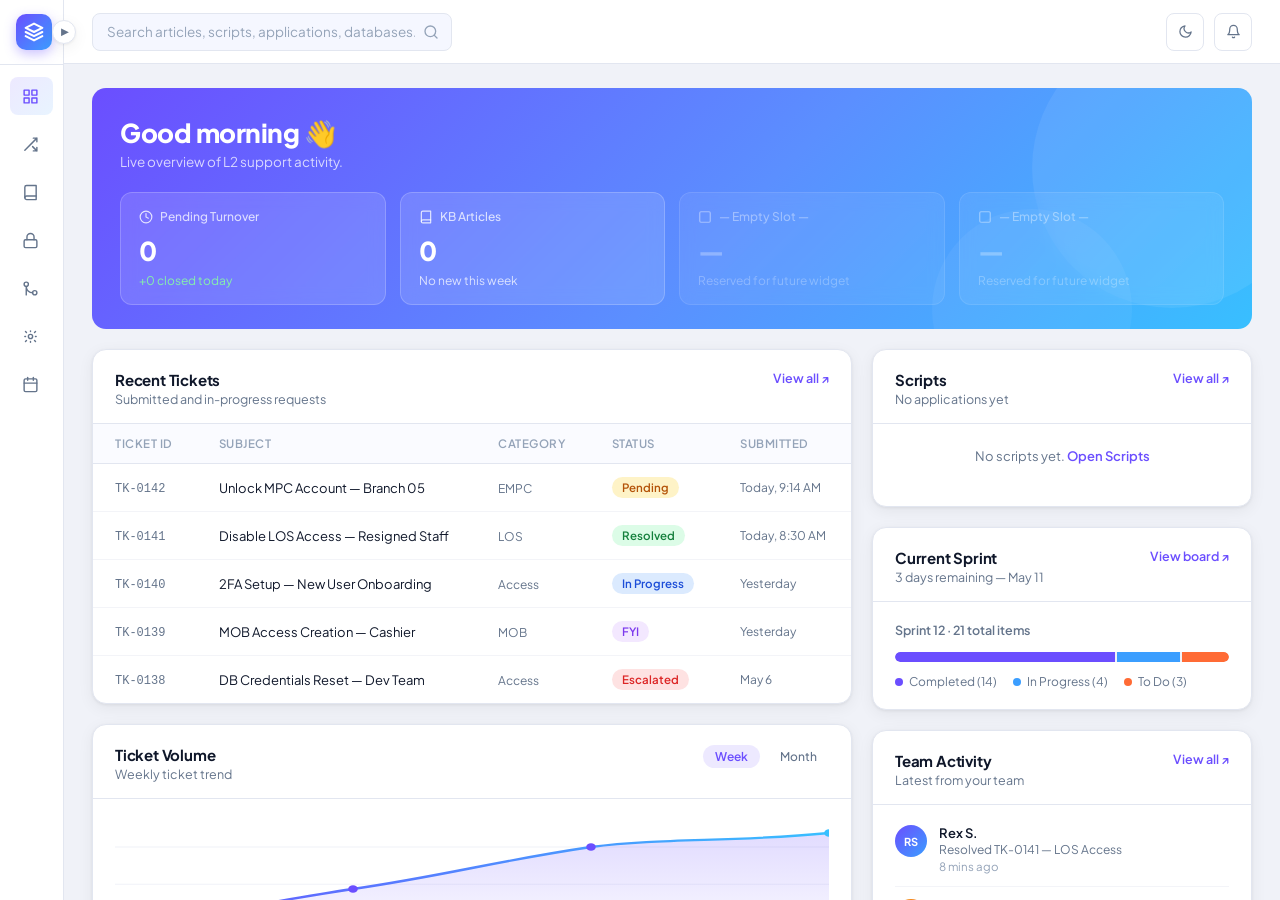
==== commit 454cab81: "Add files via upload" ====
--- a/index.html
+++ b/index.html
@@ -222,20 +222,20 @@
       </div>
 
       <div style="display:flex;flex-direction:column;gap:20px">
+        <div class="card" id="dashboardKbCard">
+          <div class="card-header">
+            <div><div class="card-title">Scripts</div><div class="card-sub" id="dashboardKbSub">Recent applications</div></div>
+            <div class="card-action" id="dashboardKbAction" onclick="toggleDashboardCard('kb')">View all ↗</div>
+          </div>
+          <div class="kb-list" id="dashboardKbList"></div>
+        </div>
+
         <div class="card" id="sprintCard">
           <div class="card-header">
             <div><div class="card-title">Current Sprint</div><div class="card-sub">3 days remaining — May 11</div></div>
             <div class="card-action" id="sprintAction" onclick="toggleDashboardCard('sprint')">View board ↗</div>
           </div>
           <div id="sprintBody"></div>
-        </div>
-
-        <div class="card" id="dashboardKbCard">
-          <div class="card-header">
-            <div><div class="card-title">Scripts</div><div class="card-sub" id="dashboardKbSub">Recent applications</div></div>
-            <div class="card-action" id="dashboardKbAction" onclick="navigateToScriptHub()">View all ↗</div>
-          </div>
-          <div class="kb-list" id="dashboardKbList"></div>
         </div>
 
         <div class="card" id="teamActivityCard">
@@ -449,7 +449,7 @@
         <thead>
           <tr>
             <th>Database</th>
-            <th>Environment</th>
+            <th>IP Address</th>
             <th>Password</th>
             <th>Updated</th>
           </tr>
